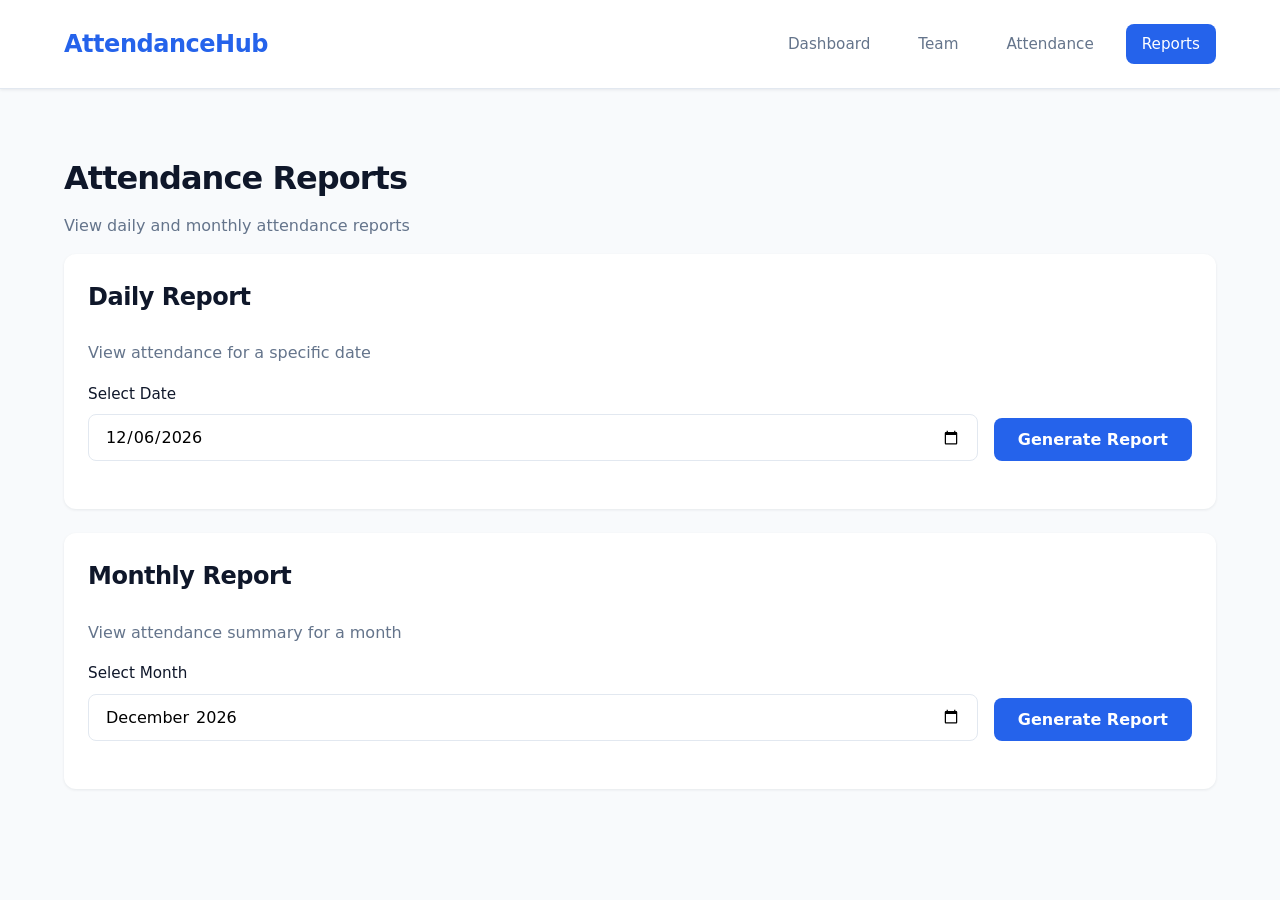
==== reports.html @ f4732c95 "Add files via upload" ====
<!DOCTYPE html>
<html lang="en">
<head>
  <meta charset="UTF-8">
  <meta name="viewport" content="width=device-width, initial-scale=1.0">
  <title>Reports - Attendance System</title>
  <link rel="stylesheet" href="css/style.css">
</head>
<body>
  <header>
    <div class="container">
      <a href="index.html" class="logo">AttendanceHub</a>
      <nav>
        <a href="index.html">Dashboard</a>
        <a href="team.html">Team</a>
        <a href="attendance.html">Attendance</a>
        <a href="reports.html" class="active">Reports</a>
      </nav>
    </div>
  </header>

  <main class="container">
    <h1>Attendance Reports</h1>
    <p class="text-muted mb-2">View daily and monthly attendance reports</p>

    <div class="card">
      <h2>Daily Report</h2>
      <p class="text-muted mb-2">View attendance for a specific date</p>
      
      <div id="dailyAlert" style="display: none;"></div>

      <div style="display: flex; gap: 1rem; align-items: flex-end; flex-wrap: wrap; margin-bottom: 1.5rem;">
        <div class="form-group mb-0" style="flex: 1; min-width: 200px;">
          <label for="dailyDate">Select Date</label>
          <input type="date" id="dailyDate">
        </div>
        <button id="generateDailyBtn" class="btn btn-primary">
          Generate Report
        </button>
      </div>

      <div id="dailyReport"></div>
    </div>

    <div class="card">
      <h2>Monthly Report</h2>
      <p class="text-muted mb-2">View attendance summary for a month</p>
      
      <div id="monthlyAlert" style="display: none;"></div>

      <div style="display: flex; gap: 1rem; align-items: flex-end; flex-wrap: wrap; margin-bottom: 1.5rem;">
        <div class="form-group mb-0" style="flex: 1; min-width: 200px;">
          <label for="monthlyMonth">Select Month</label>
          <input type="month" id="monthlyMonth">
        </div>
        <button id="generateMonthlyBtn" class="btn btn-primary">
          Generate Report
        </button>
      </div>

      <div id="monthlyReport"></div>
    </div>
  </main>

  <script src="js/storage.js"></script>
  <script src="js/reports.js"></script>
</body>
</html>
---- css/style.css ----
:root {
  --primary: #2563eb;
  --primary-dark: #1e40af;
  --secondary: #64748b;
  --success: #10b981;
  --danger: #ef4444;
  --warning: #f59e0b;
  --bg: #f8fafc;
  --surface: #ffffff;
  --text: #0f172a;
  --text-light: #64748b;
  --border: #e2e8f0;
  --shadow: rgba(15, 23, 42, 0.08);
  --radius: 12px;
}

* {
  margin: 0;
  padding: 0;
  box-sizing: border-box;
}

body {
  font-family: -apple-system, BlinkMacSystemFont, "Segoe UI", system-ui, sans-serif;
  background: var(--bg);
  color: var(--text);
  line-height: 1.6;
  min-height: 100vh;
}

.container {
  max-width: 1200px;
  margin: 0 auto;
  padding: 2rem 1.5rem;
}

/* Header */
header {
  background: var(--surface);
  border-bottom: 1px solid var(--border);
  padding: 1.5rem 0;
  margin-bottom: 2rem;
  box-shadow: 0 1px 3px var(--shadow);
}

header .container {
  padding: 0 1.5rem;
  display: flex;
  justify-content: space-between;
  align-items: center;
}

.logo {
  font-size: 1.5rem;
  font-weight: 700;
  color: var(--primary);
  text-decoration: none;
  letter-spacing: -0.02em;
}

nav {
  display: flex;
  gap: 1rem;
}

nav a {
  color: var(--text-light);
  text-decoration: none;
  padding: 0.5rem 1rem;
  border-radius: 8px;
  transition: all 0.2s;
  font-weight: 500;
  font-size: 0.95rem;
}

nav a:hover {
  background: var(--bg);
  color: var(--text);
}

nav a.active {
  background: var(--primary);
  color: white;
}

/* Typography */
h1 {
  font-size: 2rem;
  font-weight: 700;
  margin-bottom: 0.5rem;
  letter-spacing: -0.03em;
}

h2 {
  font-size: 1.5rem;
  font-weight: 600;
  margin-bottom: 1.5rem;
  letter-spacing: -0.02em;
}

/* Cards */
.card {
  background: var(--surface);
  border-radius: var(--radius);
  padding: 1.5rem;
  box-shadow: 0 1px 3px var(--shadow);
  margin-bottom: 1.5rem;
}

.stats-grid {
  display: grid;
  grid-template-columns: repeat(auto-fit, minmax(240px, 1fr));
  gap: 1.5rem;
  margin-bottom: 2rem;
}

.stat-card {
  background: var(--surface);
  border-radius: var(--radius);
  padding: 1.5rem;
  box-shadow: 0 1px 3px var(--shadow);
  border-left: 4px solid var(--primary);
}

.stat-label {
  font-size: 0.875rem;
  color: var(--text-light);
  font-weight: 500;
  text-transform: uppercase;
  letter-spacing: 0.05em;
  margin-bottom: 0.5rem;
}

.stat-value {
  font-size: 2.5rem;
  font-weight: 700;
  color: var(--text);
  line-height: 1;
}

/* Forms */
.form-group {
  margin-bottom: 1.25rem;
}

label {
  display: block;
  font-weight: 500;
  margin-bottom: 0.5rem;
  color: var(--text);
  font-size: 0.95rem;
}

input[type="text"],
input[type="time"],
input[type="date"],
input[type="month"],
select,
textarea {
  width: 100%;
  padding: 0.75rem 1rem;
  border: 1px solid var(--border);
  border-radius: 8px;
  font-size: 1rem;
  font-family: inherit;
  transition: all 0.2s;
  background: var(--surface);
}

input:focus,
select:focus,
textarea:focus {
  outline: none;
  border-color: var(--primary);
  box-shadow: 0 0 0 3px rgba(37, 99, 235, 0.1);
}

textarea {
  resize: vertical;
  min-height: 100px;
}

/* Buttons */
.btn {
  padding: 0.75rem 1.5rem;
  border: none;
  border-radius: 8px;
  font-size: 1rem;
  font-weight: 600;
  cursor: pointer;
  transition: all 0.2s;
  font-family: inherit;
  display: inline-block;
  text-decoration: none;
  text-align: center;
}

.btn-primary {
  background: var(--primary);
  color: white;
}

.btn-primary:hover {
  background: var(--primary-dark);
  transform: translateY(-1px);
  box-shadow: 0 4px 12px rgba(37, 99, 235, 0.3);
}

.btn-danger {
  background: var(--danger);
  color: white;
}

.btn-danger:hover {
  background: #dc2626;
  transform: translateY(-1px);
}

.btn-success {
  background: var(--success);
  color: white;
}

.btn-success:hover {
  background: #059669;
  transform: translateY(-1px);
}

.btn-secondary {
  background: var(--secondary);
  color: white;
}

.btn-secondary:hover {
  background: #475569;
}

.btn:disabled {
  opacity: 0.5;
  cursor: not-allowed;
  transform: none !important;
}

.btn-group {
  display: flex;
  gap: 1rem;
  flex-wrap: wrap;
}

/* Tables */
.table-container {
  overflow-x: auto;
  margin-top: 1.5rem;
}

table {
  width: 100%;
  border-collapse: collapse;
  background: var(--surface);
  border-radius: var(--radius);
  overflow: hidden;
}

thead {
  background: var(--bg);
}

th {
  text-align: left;
  padding: 1rem;
  font-weight: 600;
  font-size: 0.875rem;
  color: var(--text);
  text-transform: uppercase;
  letter-spacing: 0.05em;
  border-bottom: 2px solid var(--border);
}

td {
  padding: 1rem;
  border-bottom: 1px solid var(--border);
}

tr:last-child td {
  border-bottom: none;
}

tbody tr:hover {
  background: var(--bg);
}

/* Badges */
.badge {
  display: inline-block;
  padding: 0.25rem 0.75rem;
  border-radius: 6px;
  font-size: 0.875rem;
  font-weight: 600;
}

.badge-success {
  background: #d1fae5;
  color: #065f46;
}

.badge-danger {
  background: #fee2e2;
  color: #991b1b;
}

.badge-warning {
  background: #fef3c7;
  color: #92400e;
}

.badge-secondary {
  background: var(--bg);
  color: var(--text-light);
}

/* Alerts */
.alert {
  padding: 1rem 1.25rem;
  border-radius: 8px;
  margin-bottom: 1.5rem;
  font-weight: 500;
}

.alert-success {
  background: #d1fae5;
  color: #065f46;
  border-left: 4px solid var(--success);
}

.alert-danger {
  background: #fee2e2;
  color: #991b1b;
  border-left: 4px solid var(--danger);
}

.alert-warning {
  background: #fef3c7;
  color: #92400e;
  border-left: 4px solid var(--warning);
}

/* Empty State */
.empty-state {
  text-align: center;
  padding: 3rem 1rem;
  color: var(--text-light);
}

.empty-state-icon {
  font-size: 3rem;
  margin-bottom: 1rem;
  opacity: 0.5;
}

.empty-state-text {
  font-size: 1.125rem;
  margin-bottom: 0.5rem;
}

/* Attendance Status */
.attendance-status {
  display: flex;
  gap: 1rem;
  margin-bottom: 1.5rem;
  flex-wrap: wrap;
}

.status-item {
  flex: 1;
  min-width: 200px;
  padding: 1rem;
  border-radius: 8px;
  background: var(--bg);
}

.status-label {
  font-size: 0.875rem;
  color: var(--text-light);
  margin-bottom: 0.25rem;
}

.status-value {
  font-size: 1.25rem;
  font-weight: 600;
  color: var(--text);
}

/* Responsive */
@media (max-width: 768px) {
  .container {
    padding: 1rem;
  }

  header .container {
    flex-direction: column;
    gap: 1rem;
    align-items: flex-start;
  }

  nav {
    width: 100%;
    flex-wrap: wrap;
  }

  h1 {
    font-size: 1.5rem;
  }

  .stats-grid {
    grid-template-columns: 1fr;
  }

  .btn-group {
    flex-direction: column;
  }

  .btn-group .btn {
    width: 100%;
  }

  table {
    font-size: 0.875rem;
  }

  th, td {
    padding: 0.75rem 0.5rem;
  }
}

/* Utilities */
.text-center {
  text-align: center;
}

.mb-0 {
  margin-bottom: 0 !important;
}

.mb-1 {
  margin-bottom: 0.5rem !important;
}

.mb-2 {
  margin-bottom: 1rem !important;
}

.mt-2 {
  margin-top: 1rem !important;
}

.text-muted {
  color: var(--text-light);
}

.d-flex {
  display: flex;
}

.justify-between {
  justify-content: space-between;
}

.align-center {
  align-items: center;
}

.gap-1 {
  gap: 0.5rem;
}

.gap-2 {
  gap: 1rem;
}
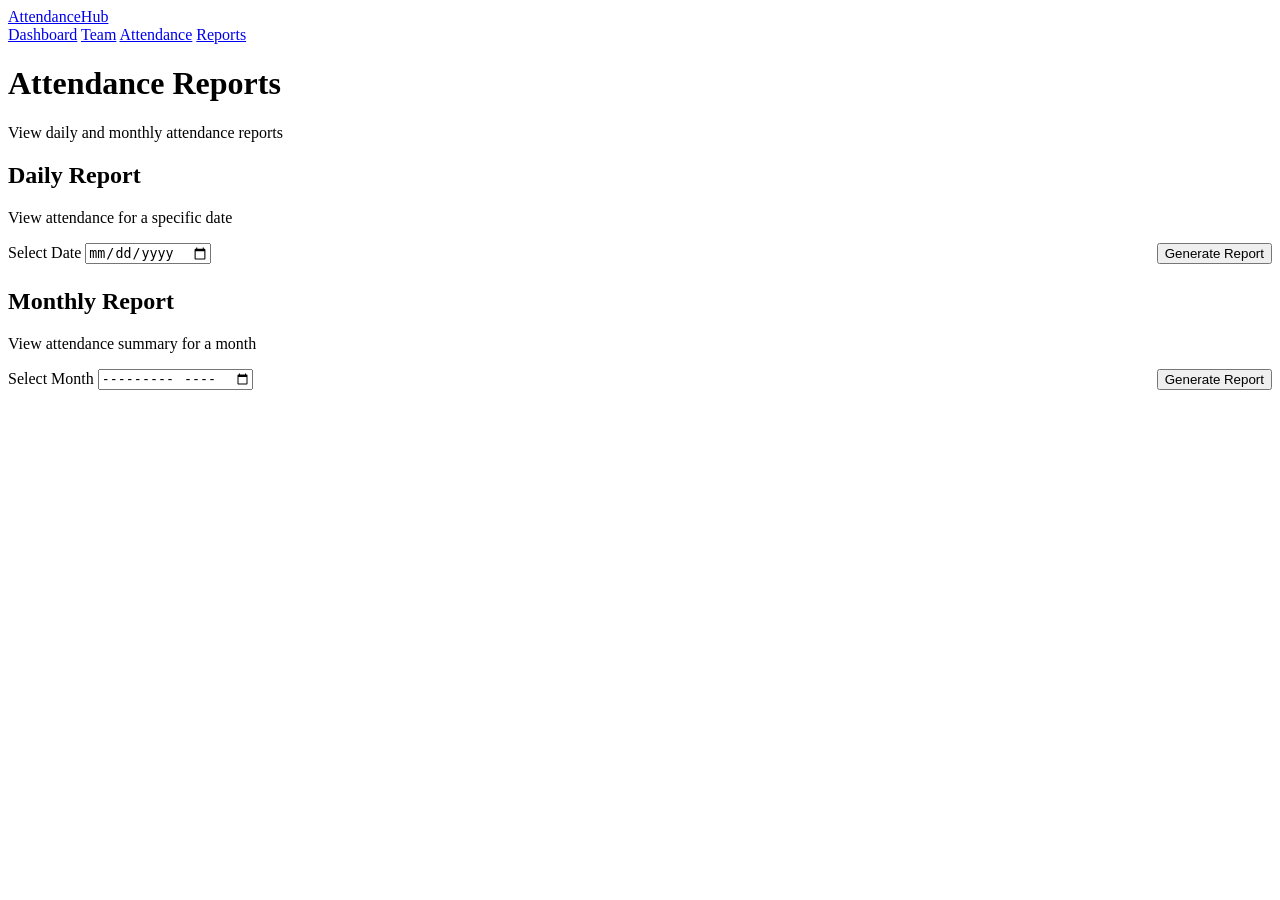
==== commit b7d4b076: "Add files via upload" ====
--- a/reports.html
+++ b/reports.html
@@ -65,4 +65,4 @@
   <script src="js/storage.js"></script>
   <script src="js/reports.js"></script>
 </body>
-</html>
+</html>
